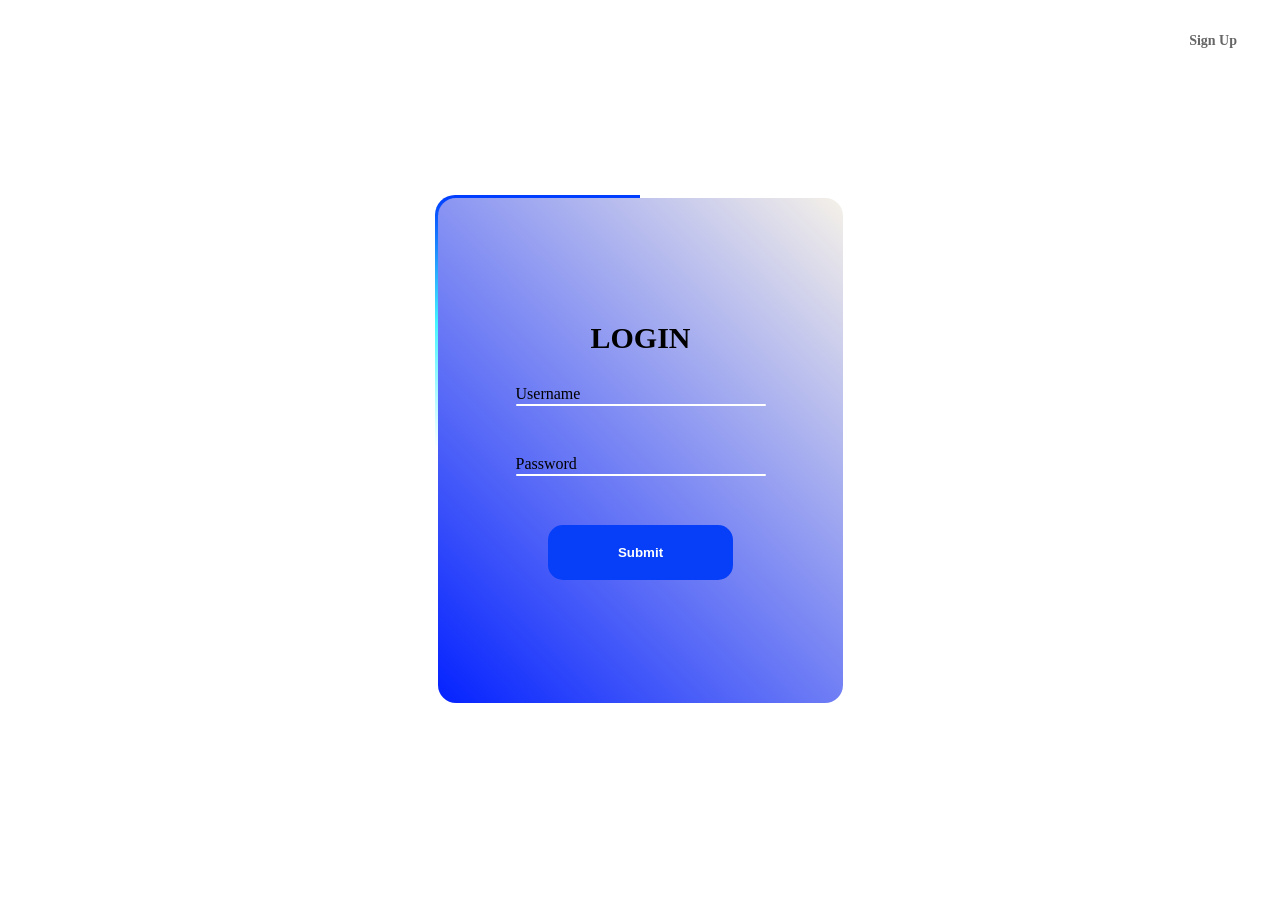
==== src/frontend/signup-login/login.html @ 209bb7a5 "Initial commit" ====
<!DOCTYPE html>
<html lang="en">
<head>
    <link rel="stylesheet" href="signupstyle.css">
    <meta charset="UTF-8">
    <meta name="viewport" content="width=device-width, initial-scale=1.0">
    <title>Document</title>
</head>
<body>
   <video autoplay muted loop playsinline class="back-video" id="myvideo">
    <source src="backgroundvid.mp4" type="video/mp4">
    Your browser does not support HTML5 video.
  </video>

  <a href="signup.html" class="link">Sign Up</a>


    <div class="out">
        
    <form id="inner_box">
        <h2>LOGIN</h2>
        <label class="input-container">
           <span class="i">Username</span>
           <input type="text" class="item" id="username" required>
        </label>
        <label class="input-container">
           <span class="i">Password</span>
           <input type="password" class="item" id="password" required>
       </label>
           <input type="submit" class="submit" value="Submit">
    </label>
    </form>
    </div>
    <script>document.getElementById("myvideo").playbackRate = 0.5;</script>
</body>
</html>
---- src/frontend/signup-login/signupstyle.css ----
*
{
    margin: 0px;
    padding: 0px;
}

body {
    display: flex;
    justify-content: center;
    align-items: center;
    height: 100vh;

    
}

/* body::before {
  content: '';
  position: fixed;
  top: 0;
  left: 0;
  width: 100vw;
  height: 100vh;
  background-image: url("maxresdefault.jpg");
  background-size: cover;
  background-position: center;
  background-repeat: no-repeat;
  filter: blur(10px);
  transform: scale(1.05);
  z-index: -1;
} */

.back-video {
  position: fixed;
  right: 0;
  bottom: 0;
  min-width: 100%;
  min-height: 100%;
  width: 100%;
  height: 100%;
  object-fit: cover;
  z-index: -1;
  filter: blur(7px);

}

.out {
  width: 410px;
  height: 510px;
  position: relative;
  border-radius: 20px;
  overflow: hidden;
}

.out-plain {
  width: 410px;
  height: 510px;
  position: relative;
  border-radius: 20px;
  overflow: hidden;
  background: linear-gradient(45deg, #0422ff, #f5f1e8);
}

#otp_box {
  display: flex;
  flex-direction: column;
  gap: 30px;
  justify-content: center;
  align-items: center;
  width: 100%;
  height: 100%;
}

/* Animated border */
.out::before {
  content: "";
  position: absolute;
  width: 100%;
  height: 100%;
  top: -50%;
  left: -50%; 
  background: linear-gradient(
    0deg,
    transparent,
    #45f3ff,
    #003cff,
    #0015ff,
    #1e7cff
  );
  animation: animate 6s linear infinite;
  transform-origin: bottom right;
}


@keyframes animate {
  0% {
    transform: rotate(0deg);
  }

  100% {
    transform: rotate(360deg);
  }
}


h2 {
  font-size: 30px;
}

#inner_box {
  position: relative;
  inset: 3px;
  background: linear-gradient(45deg, #0422ff, #f5f1e8);
  border-radius: 18px;
  /* box-shadow: inset 2px 2px 5px rgba(0, 0, 0, 0.2); */
  display: flex;
  flex-direction: column;
  gap: 30px;
  justify-content: center;
  align-items: center;
  width: 405px;
  height: 505px;
}

.link {
  position: fixed;
  top: 25px;
  right: 25px;
  color: rgb(103, 102, 102);
  font-size: 14px;
  font-weight: 600;
  text-decoration: none;
  background: rgba(255, 255, 255, 0.868);
  padding: 8px 18px;
  border-radius: 12px;
  cursor: pointer;
  z-index: 10;
  backdrop-filter: blur(4px);
}

.link:hover {
  background: aqua;
  color: #063ff7;
  transition: 0.4s;
}

.input-container {
    width: 250px;
    height: 40px;
    position: relative;
    display: flex;
    align-items: center;
    cursor: text;
}

.input-container span {
    position: absolute;
    left: 13x;
    top: 0px;
    transition: transform 0.5s ease, font-size 0.5s ease;
    pointer-events: none;
}

.item {
    width: 250px;
    height: 2px;
    border: none;
    border-radius: 15px;
    transition: height 0.5s ease;
}

.item:focus,
.item:valid,
.item:hover
{
  transition: 1s;
  height: 40px;

}

.input-container:focus-within span,
.input-container:hover span
{
    transform: translateY(-25px);
    font-size: 15px;
}

.input-container:has(.item:valid) span {
    transform: translateY(-25px);
    font-size: 15px;
}

.submit {
  border: none;
  background-color: #063ff7;
  color: white;
  border-radius: 15px;
  cursor: pointer;
  font-weight: 600;

  padding: 20px 70px;
  margin-top: 0px;
}

.submit:hover {
  background-color: aqua;
  transition: 0.7s;
}
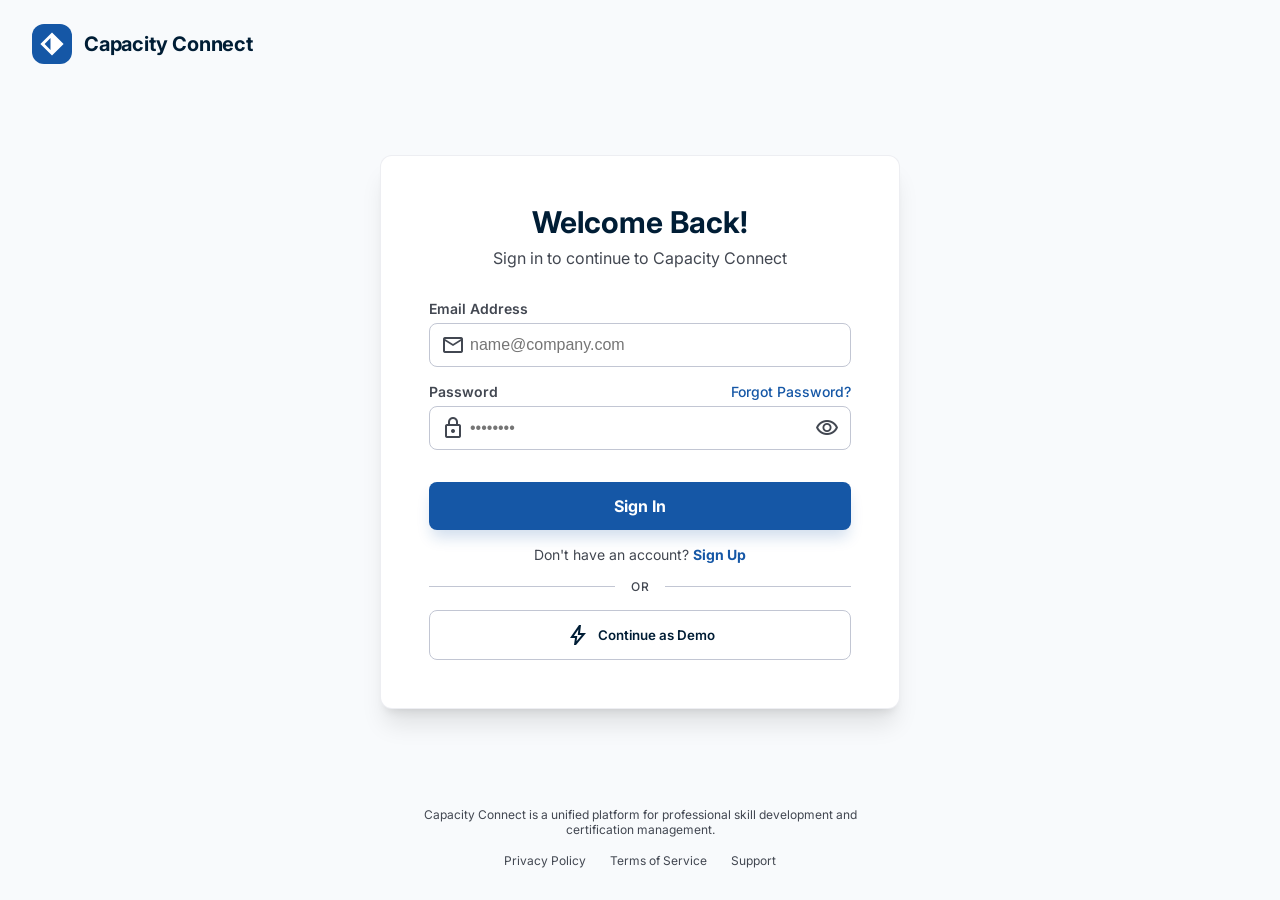
==== commit 225a3ba3: "updated login and signup page" ====
--- a/src/frontend/signup-login/login.html
+++ b/src/frontend/signup-login/login.html
@@ -1,36 +1,200 @@
-<!DOCTYPE html>
+<!doctype html>
+
 <html lang="en">
-<head>
-    <link rel="stylesheet" href="signupstyle.css">
-    <meta charset="UTF-8">
-    <meta name="viewport" content="width=device-width, initial-scale=1.0">
-    <title>Document</title>
-</head>
-<body>
-   <video autoplay muted loop playsinline class="back-video" id="myvideo">
-    <source src="backgroundvid.mp4" type="video/mp4">
-    Your browser does not support HTML5 video.
-  </video>
-
-  <a href="signup.html" class="link">Sign Up</a>
-
-
-    <div class="out">
-        
-    <form id="inner_box">
-        <h2>LOGIN</h2>
-        <label class="input-container">
-           <span class="i">Username</span>
-           <input type="text" class="item" id="username" required>
-        </label>
-        <label class="input-container">
-           <span class="i">Password</span>
-           <input type="password" class="item" id="password" required>
-       </label>
-           <input type="submit" class="submit" value="Submit">
-    </label>
-    </form>
-    </div>
-    <script>document.getElementById("myvideo").playbackRate = 0.5;</script>
-</body>
-</html>+  <head>
+    <meta charset="utf-8" />
+    <meta content="width=device-width, initial-scale=1.0" name="viewport" />
+    <title>Login | Capacity Connect</title>
+    <link
+      href="https://fonts.googleapis.com/css2?family=Inter:wght@400;500;600;700&amp;display=swap"
+      rel="stylesheet"
+    />
+    <link
+      href="https://fonts.googleapis.com/css2?family=Material+Symbols+Outlined:opsz,wght,FILL,GRAD@20..48,100..700,0..1,-50..200&amp;display=swap"
+      rel="stylesheet"
+    />
+    <link rel="stylesheet" href="styles.css" />
+  </head>
+  <body>
+    <!-- Header / Brand Section -->
+    <header class="site-header">
+      <div class="brand">
+        <div class="brand-icon">
+          <svg
+            fill="none"
+            viewbox="0 0 48 48"
+            xmlns="http://www.w3.org/2000/svg"
+          >
+            <g clip-path="url(#clip0_6_330)">
+              <path
+                clip-rule="evenodd"
+                d="M24 0.757355L47.2426 24L24 47.2426L0.757355 24L24 0.757355ZM21 35.7574V12.2426L9.24264 24L21 35.7574Z"
+                fill="currentColor"
+                fill-rule="evenodd"
+              ></path>
+            </g>
+            <defs>
+              <clippath id="clip0_6_330">
+                <rect fill="white" height="48" width="48"></rect>
+              </clippath>
+            </defs>
+          </svg>
+        </div>
+        <h2 class="brand-title">Capacity Connect</h2>
+      </div>
+    </header>
+
+    <main class="auth-main">
+      <!-- Auth Card -->
+      <div class="auth-card">
+        <div class="auth-card-inner">
+          <div class="auth-header">
+            <h1 class="auth-title">Welcome Back!</h1>
+            <p class="auth-subtitle">Sign in to continue to Capacity Connect</p>
+          </div>
+
+          <form id="login-form">
+            <!-- Role Selection
+            <div>
+              <span class="role-select-label">Select your role</span>
+              <div class="role-grid">
+                <!Trainee
+                <label class="role-card">
+                  <input checked="" class="sr-only" name="role" type="radio" value="trainee" />
+                  <div class="role-card-content">
+                    <span class="material-symbols-outlined role-icon" data-icon="school">school</span>
+                    <h3 class="role-title">Trainee</h3>
+                    <p class="role-desc">Learn and develop skills</p>
+                  </div>
+                </label>
+                <! Trainer -->
+                <!-- <label class="role-card">
+                  <input class="sr-only" name="role" type="radio" value="trainer" />
+                  <div class="role-card-content">
+                    <span class="material-symbols-outlined role-icon" data-icon="supervisor_account">supervisor_account</span>
+                    <h3 class="role-title">Trainer</h3>
+                    <p class="role-desc">Teach and manage courses</p>
+                  </div>
+                </label> -->
+                <!-- Admin -->
+                <!-- <label class="role-card">
+                <input class="sr-only" name="role" type="radio" value="admin"/>
+                <div class="role-card-content">
+                <span class="material-symbols-outlined role-icon" data-icon="settings">settings</span>
+                <h3 class="role-title">Admin</h3>
+                <p class="role-desc">Manage the platform</p>
+                </div>
+                </label> -->
+              <!-- </div>
+            </div> --> 
+
+            <!-- Input Fields -->
+            <div class="field-group">
+              <div class="field">
+                <label class="field-label" for="email">Email Address</label>
+                <div class="input-wrapper">
+                  <div class="input-icon-left">
+                    <span class="material-symbols-outlined" data-icon="mail">mail</span>
+                  </div>
+                  <input
+                    class="text-input"
+                    id="email"
+                    placeholder="name@company.com"
+                    required=""
+                    type="email"
+                  />
+                </div>
+              </div>
+
+              <div class="field">
+                <div class="field-header">
+                  <label class="field-label" for="password">Password</label>
+                  <a class="forgot-link" href="#">Forgot Password?</a>
+                </div>
+                <div class="input-wrapper">
+                  <div class="input-icon-left">
+                    <span class="material-symbols-outlined" data-icon="lock">lock</span>
+                  </div>
+                  <input
+                    class="text-input has-toggle"
+                    id="password"
+                    placeholder="••••••••"
+                    required=""
+                    type="password"
+                  />
+                  <button class="toggle-password" type="button">
+                    <span class="material-symbols-outlined" data-icon="visibility">visibility</span>
+                  </button>
+                </div>
+              </div>
+            </div>
+
+            <!-- Actions -->
+            <div class="actions">
+              <button class="btn-primary" type="submit">Sign In</button>
+
+              <div class="signup-row">
+                <p class="signup-text">
+                  Don't have an account?
+                  <a class="signup-link" href="signup.html">Sign Up</a>
+                </p>
+
+                <div class="divider">
+                  <div class="divider-line"></div>
+                  <span class="divider-text">or</span>
+                  <div class="divider-line"></div>
+                </div>
+
+                <button class="btn-secondary" type="button">
+                  <span class="material-symbols-outlined" data-icon="bolt">bolt</span>
+                  Continue as Demo
+                </button>
+              </div>
+            </div>
+          </form>
+        </div>
+      </div>
+    </main>
+
+    <!-- Footer -->
+    <footer class="site-footer">
+      <p class="footer-text">
+        Capacity Connect is a unified platform for professional skill
+        development and certification management.
+      </p>
+      <div class="footer-links">
+        <a href="#">Privacy Policy</a>
+        <a href="#">Terms of Service</a>
+        <a href="#">Support</a>
+      </div>
+    </footer>
+
+    <script>
+      // Role selection UI parity
+      const roleInputs = document.querySelectorAll('input[name="role"]');
+      roleInputs.forEach((input) => {
+        input.addEventListener("change", (e) => {
+          if (e.target.checked) {
+            // no-op: styling handled purely via :checked + .role-card-content in CSS
+          }
+        });
+      });
+
+      // Demo form submission
+      document.getElementById("login-form").addEventListener("submit", (e) => {
+        e.preventDefault();
+        const btn = e.target.querySelector('button[type="submit"]');
+        const originalText = btn.innerHTML;
+        btn.innerHTML =
+          '<span class="material-symbols-outlined animate-spin" data-icon="progress_activity">progress_activity</span> Signing in...';
+        btn.disabled = true;
+
+        setTimeout(() => {
+          btn.innerHTML = originalText;
+          btn.disabled = false;
+          alert("Sign in logic would trigger here.");
+        }, 1500);
+      });
+    </script>
+  </body>
+</html>
--- a/src/frontend/signup-login/styles.css
+++ b/src/frontend/signup-login/styles.css
@@ -0,0 +1,491 @@
+/* ---------- Design tokens ---------- */
+:root {
+  --color-on-surface: #001d35;
+  --color-on-surface-variant: #424751;
+  --color-on-background: #001d35;
+  --color-primary-container: #1557a6;
+  --color-outline-variant: #c2c6d3;
+  --color-surface-container-low: #eef4ff;
+  --color-error: #ba1a1a;
+
+  --radius: 0.25rem;
+  --radius-lg: 0.5rem;
+  --radius-xl: 0.75rem;
+  --radius-full: 9999px;
+}
+
+/* ---------- Reset / base ---------- */
+* {
+  box-sizing: border-box;
+}
+
+html,
+body {
+  height: 100%;
+  margin: 0;
+}
+
+body {
+  font-family: "Inter", sans-serif;
+  background-color: #f8fafc;
+  display: flex;
+  flex-direction: column;
+}
+
+a {
+  text-decoration: none;
+  color: inherit;
+}
+
+button {
+  font-family: inherit;
+  cursor: pointer;
+}
+
+.material-symbols-outlined {
+  font-family: "Material Symbols Outlined";
+  font-weight: normal;
+  font-style: normal;
+  line-height: 1;
+  letter-spacing: normal;
+  text-transform: none;
+  display: inline-block;
+  white-space: nowrap;
+  word-wrap: normal;
+  direction: ltr;
+  -webkit-font-feature-settings: "liga";
+  -webkit-font-smoothing: antialiased;
+  font-variation-settings:
+    "FILL" 0,
+    "wght" 400,
+    "GRAD" 0,
+    "opsz" 24;
+}
+
+/* Custom scrollbar */
+::-webkit-scrollbar {
+  width: 6px;
+}
+::-webkit-scrollbar-track {
+  background: #f1f1f1;
+}
+::-webkit-scrollbar-thumb {
+  background: #d1d5db;
+  border-radius: 10px;
+}
+::-webkit-scrollbar-thumb:hover {
+  background: #9ca3af;
+}
+
+/* Visually-hidden but accessible (used for the radio inputs) */
+.sr-only {
+  position: absolute;
+  width: 1px;
+  height: 1px;
+  padding: 0;
+  margin: -1px;
+  overflow: hidden;
+  clip: rect(0, 0, 0, 0);
+  white-space: nowrap;
+  border: 0;
+}
+
+/* ---------- Header / brand ---------- */
+.site-header {
+  width: 100%;
+  padding: 1.5rem 2rem;
+  display: flex;
+  justify-content: center;
+}
+
+.brand {
+  display: flex;
+  align-items: center;
+  gap: 0.75rem;
+}
+
+.brand-icon {
+  width: 2.5rem;
+  height: 2.5rem;
+  background-color: var(--color-primary-container);
+  border-radius: var(--radius-xl);
+  display: flex;
+  align-items: center;
+  justify-content: center;
+  color: #ffffff;
+}
+
+.brand-icon svg {
+  width: 1.5rem;
+  height: 1.5rem;
+}
+
+.brand-title {
+  color: var(--color-on-background);
+  font-size: 1.25rem;
+  font-weight: 700;
+  line-height: 1.2;
+  letter-spacing: -0.01em;
+  margin: 0;
+}
+
+@media (min-width: 1024px) {
+  .site-header {
+    justify-content: flex-start;
+  }
+}
+
+/* ---------- Main / auth card ---------- */
+.auth-main {
+  flex-grow: 1;
+  display: flex;
+  align-items: center;
+  justify-content: center;
+  padding: 1rem;
+}
+
+.auth-card {
+  width: 100%;
+  max-width: 520px;
+  background-color: #ffffff;
+  border-radius: var(--radius-xl);
+  box-shadow: 0 20px 25px -5px rgb(0 0 0 / 0.1), 0 8px 10px -6px rgb(0 0 0 / 0.1);
+  border: 1px solid rgb(194 198 211 / 0.3);
+  overflow: hidden;
+}
+
+.auth-card-inner {
+  padding: 2rem;
+}
+
+@media (min-width: 768px) {
+  .auth-card-inner {
+    padding: 3rem;
+  }
+}
+
+.auth-header {
+  text-align: center;
+  margin-bottom: 2rem;
+}
+
+.auth-title {
+  color: var(--color-on-surface);
+  font-size: 1.875rem;
+  font-weight: 700;
+  line-height: 1.2;
+  margin: 0 0 0.5rem;
+}
+
+.auth-subtitle {
+  color: var(--color-on-surface-variant);
+  font-size: 1rem;
+  margin: 0;
+}
+
+form {
+  display: flex;
+  flex-direction: column;
+  gap: 1.5rem;
+}
+
+/* ---------- Role selection ---------- */
+.role-select-label {
+  display: block;
+  font-size: 0.875rem;
+  font-weight: 600;
+  color: var(--color-on-surface-variant);
+  margin-bottom: 1rem;
+}
+
+.role-grid {
+  display: grid;
+  grid-template-columns: 1fr;
+  gap: 0.75rem;
+}
+
+@media (min-width: 768px) {
+  .role-grid {
+    grid-template-columns: repeat(3, 1fr);
+  }
+}
+
+.role-card {
+  cursor: pointer;
+  position: relative;
+  display: block;
+}
+
+.role-card-content {
+  display: flex;
+  flex-direction: column;
+  align-items: center;
+  text-align: center;
+  padding: 1rem;
+  border-radius: var(--radius-xl);
+  border: 1px solid var(--color-outline-variant);
+  background-color: #ffffff;
+  transition: all 0.15s ease;
+}
+
+.role-card:hover .role-card-content {
+  border-color: rgb(21 87 166 / 0.5);
+}
+
+.role-card input:checked + .role-card-content {
+  border-color: #1557a6;
+  background-color: #f0f7ff;
+  box-shadow: 0 0 0 1px #1557a6;
+}
+
+.role-icon {
+  color: var(--color-on-surface-variant);
+  margin-bottom: 0.5rem;
+}
+
+.role-card input:checked + .role-card-content .role-icon {
+  color: var(--color-primary-container);
+}
+
+.role-title {
+  color: var(--color-on-surface);
+  font-weight: 700;
+  font-size: 0.875rem;
+  margin: 0;
+}
+
+.role-desc {
+  font-size: 11px;
+  color: var(--color-on-surface-variant);
+  margin: 0.25rem 0 0;
+  line-height: 1.2;
+}
+
+/* ---------- Form fields ---------- */
+.field-group {
+  display: flex;
+  flex-direction: column;
+  gap: 1rem;
+}
+
+.field {
+  display: flex;
+  flex-direction: column;
+  gap: 0.375rem;
+}
+
+.field-label {
+  font-size: 0.875rem;
+  font-weight: 600;
+  color: var(--color-on-surface-variant);
+}
+
+.field-header {
+  display: flex;
+  justify-content: space-between;
+  align-items: center;
+}
+
+.forgot-link {
+  font-size: 0.875rem;
+  font-weight: 500;
+  color: var(--color-primary-container);
+}
+
+.forgot-link:hover {
+  text-decoration: underline;
+}
+
+.input-wrapper {
+  position: relative;
+}
+
+.input-icon-left {
+  position: absolute;
+  inset: 0 auto 0 0;
+  padding-left: 0.75rem;
+  display: flex;
+  align-items: center;
+  pointer-events: none;
+  color: var(--color-on-surface-variant);
+  font-size: 1.25rem;
+}
+
+.text-input {
+  display: block;
+  width: 100%;
+  padding: 0.75rem 0.75rem 0.75rem 2.5rem;
+  border: 1px solid var(--color-outline-variant);
+  border-radius: var(--radius-lg);
+  color: var(--color-on-surface);
+  font-size: 1rem;
+  transition: border-color 0.15s ease, box-shadow 0.15s ease;
+}
+
+.text-input.has-toggle {
+  padding-right: 2.5rem;
+}
+
+.text-input:focus {
+  outline: none;
+  border-color: var(--color-primary-container);
+  box-shadow: 0 0 0 2px rgb(21 87 166 / 0.2);
+}
+
+.toggle-password {
+  position: absolute;
+  inset: 0 0 0 auto;
+  padding-right: 0.75rem;
+  display: flex;
+  align-items: center;
+  background: none;
+  border: none;
+  color: var(--color-on-surface-variant);
+}
+
+.toggle-password:hover {
+  color: var(--color-on-surface);
+}
+
+/* ---------- Actions ---------- */
+.actions {
+  display: flex;
+  flex-direction: column;
+  gap: 1rem;
+  padding-top: 0.5rem;
+}
+
+.btn-primary {
+  width: 100%;
+  background-color: var(--color-primary-container);
+  color: #ffffff;
+  padding: 0.875rem 1rem;
+  border: none;
+  border-radius: var(--radius-lg);
+  font-weight: 700;
+  font-size: 1rem;
+  box-shadow: 0 10px 15px -3px rgb(21 87 166 / 0.2);
+  transition: all 0.1s ease;
+}
+
+.btn-primary:hover {
+  opacity: 0.9;
+}
+
+.btn-primary:active {
+  transform: scale(0.98);
+}
+
+.btn-primary:disabled {
+  cursor: default;
+}
+
+.signup-row {
+  display: flex;
+  flex-direction: column;
+  align-items: center;
+  gap: 1rem;
+}
+
+.signup-text {
+  font-size: 0.875rem;
+  color: var(--color-on-surface-variant);
+  margin: 0;
+}
+
+.signup-link {
+  color: var(--color-primary-container);
+  font-weight: 700;
+}
+
+.signup-link:hover {
+  text-decoration: underline;
+}
+
+.divider {
+  display: flex;
+  align-items: center;
+  width: 100%;
+  gap: 1rem;
+}
+
+.divider-line {
+  height: 1px;
+  background-color: var(--color-outline-variant);
+  flex-grow: 1;
+}
+
+.divider-text {
+  font-size: 0.75rem;
+  font-weight: 500;
+  color: var(--color-on-surface-variant);
+  text-transform: uppercase;
+  letter-spacing: 0.05em;
+}
+
+.btn-secondary {
+  width: 100%;
+  display: flex;
+  align-items: center;
+  justify-content: center;
+  gap: 0.5rem;
+  padding: 0.75rem 1rem;
+  border-radius: var(--radius-lg);
+  border: 1px solid var(--color-outline-variant);
+  background-color: #ffffff;
+  color: var(--color-on-surface);
+  font-weight: 600;
+  transition: background-color 0.15s ease;
+}
+
+.btn-secondary:hover {
+  background-color: var(--color-surface-container-low);
+}
+
+/* ---------- Footer ---------- */
+.site-footer {
+  width: 100%;
+  padding: 2rem 1rem;
+  display: flex;
+  flex-direction: column;
+  align-items: center;
+  text-align: center;
+}
+
+.footer-text {
+  font-size: 0.75rem;
+  color: var(--color-on-surface-variant);
+  max-width: 28rem;
+  margin: 0;
+}
+
+.footer-links {
+  margin-top: 1rem;
+  display: flex;
+  gap: 1.5rem;
+}
+
+.footer-links a {
+  font-size: 0.75rem;
+  color: var(--color-on-surface-variant);
+  transition: color 0.15s ease;
+}
+
+.footer-links a:hover {
+  color: var(--color-primary-container);
+}
+
+/* ---------- Spinner ---------- */
+@keyframes spin {
+  from {
+    transform: rotate(0deg);
+  }
+  to {
+    transform: rotate(360deg);
+  }
+}
+
+.animate-spin {
+  animation: spin 1s linear infinite;
+  display: inline-flex;
+}
